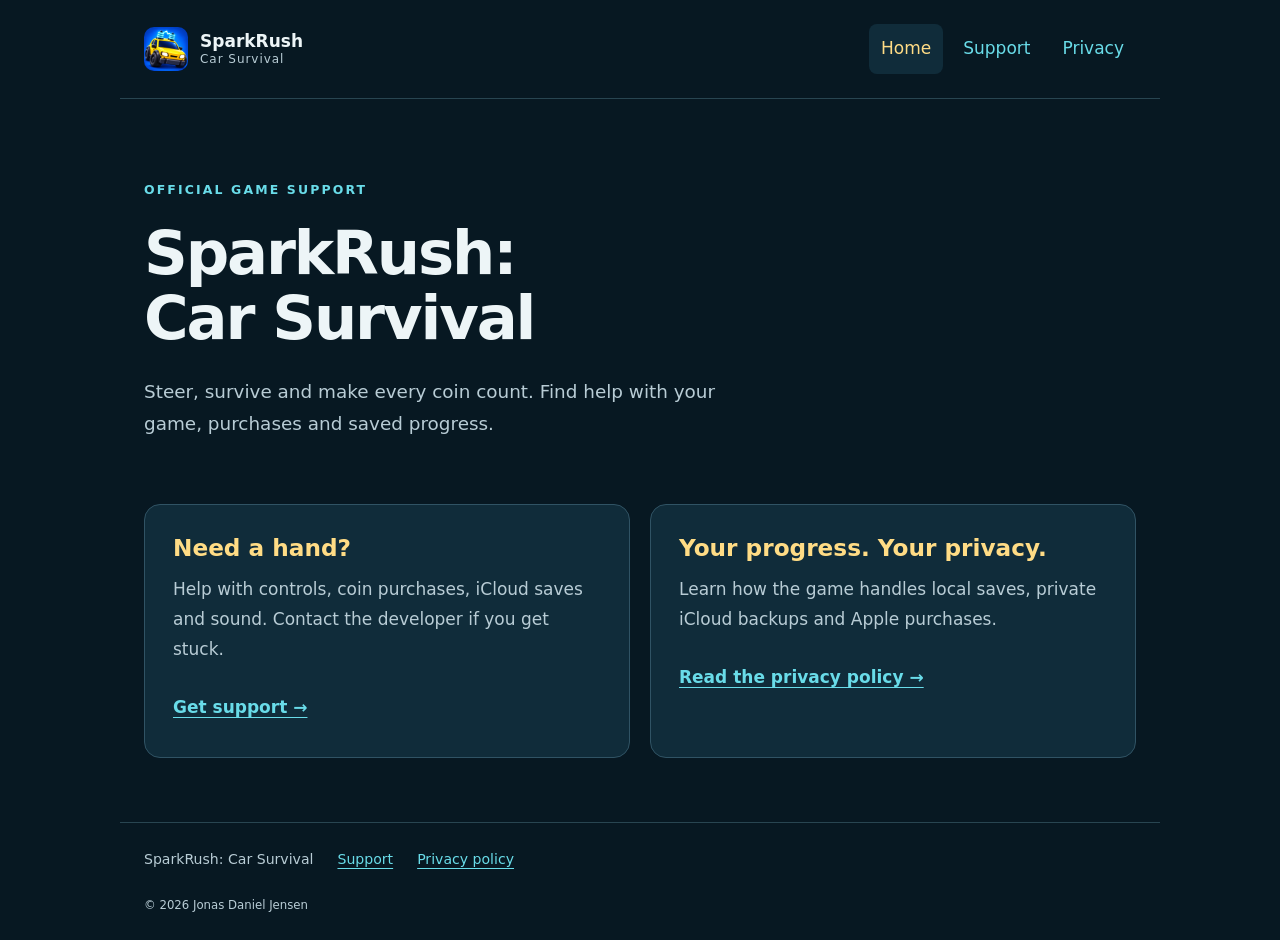
==== index.html @ 272e216a "Add SparkRush support and privacy website" ====
<!doctype html>
<html lang="en"><head><meta charset="utf-8"><meta name="viewport" content="width=device-width, initial-scale=1">
<title>Support &amp; privacy | SparkRush: Car Survival</title><meta name="description" content="Official support and privacy information for SparkRush: Car Survival.">
<link rel="icon" href="icon.png"><link rel="stylesheet" href="style.css"></head>
<body><a class="skip" href="#main">Skip to content</a><header><a class="brand" href="index.html"><img src="icon.png" alt="" width="44" height="44"><span>SparkRush<small>Car Survival</small></span></a><nav aria-label="Main navigation"><a href="index.html" aria-current="page">Home</a><a href="support.html">Support</a><a href="privacy.html">Privacy</a></nav></header>
<main id="main"><section class="hero"><p class="eyebrow">Official game support</p><h1>SparkRush:<br>Car Survival</h1><p class="lead">Steer, survive and make every coin count. Find help with your game, purchases and saved progress.</p></section><div class="cards"><section class="card"><h2>Need a hand?</h2><p>Help with controls, coin purchases, iCloud saves and sound. Contact the developer if you get stuck.</p><a href="support.html">Get support →</a></section><section class="card"><h2>Your progress. Your privacy.</h2><p>Learn how the game handles local saves, private iCloud backups and Apple purchases.</p><a href="privacy.html">Read the privacy policy →</a></section></div></main><footer><span>SparkRush: Car Survival</span><a href="support.html">Support</a><a href="privacy.html">Privacy policy</a><small>© 2026 Jonas Daniel Jensen</small></footer></body></html>
---- style.css ----
:root{color-scheme:dark;--bg:#071822;--panel:#102c3a;--text:#edf5f7;--muted:#b8ccd5;--cyan:#69dce9;--gold:#ffdc85}
*{box-sizing:border-box}body{margin:0;background:var(--bg);color:var(--text);font:17px/1.75 system-ui,-apple-system,BlinkMacSystemFont,"Segoe UI",sans-serif}a{color:var(--cyan);text-underline-offset:4px}a:hover{color:var(--gold)}a:focus-visible{outline:3px solid var(--gold);outline-offset:5px}header,main,footer{max-width:1040px;margin:auto;padding:24px}header{display:flex;align-items:center;justify-content:space-between;gap:20px;border-bottom:1px solid #284551}.brand{display:flex;align-items:center;gap:12px;text-decoration:none;color:var(--text);font-weight:750;line-height:1.3}.brand img{border-radius:10px}.brand small{display:block;color:var(--muted);font-size:12px;font-weight:500;letter-spacing:.08em}nav{display:flex;gap:8px}nav a{padding:10px 12px;text-decoration:none;border-radius:8px}nav a[aria-current]{background:var(--panel);color:var(--gold)}main{min-height:65vh;padding-top:48px;padding-bottom:64px}h1{font-size:clamp(2.2rem,6vw,3.8rem);line-height:1.08;letter-spacing:-.035em;margin:12px 0 24px}h2{font-size:1.45rem;line-height:1.3;margin:38px 0 12px;color:var(--gold)}p{margin:0 0 20px;color:var(--muted)}.eyebrow{font-size:.78rem;font-weight:700;letter-spacing:.17em;text-transform:uppercase;color:var(--cyan)}.lead{font-size:1.15rem;max-width:620px}.hero{padding:32px 0 44px}.cards{display:grid;grid-template-columns:1fr 1fr;gap:20px}.card{background:var(--panel);padding:28px;border:1px solid #305364;border-radius:16px}.card h2{margin-top:0}.card a{display:inline-block;min-height:44px;padding-top:8px;font-weight:650}.article{max-width:760px}.article h1{font-size:clamp(2rem,5vw,3rem)}.article a{overflow-wrap:anywhere}footer{display:flex;gap:24px;flex-wrap:wrap;border-top:1px solid #284551;color:var(--muted);font-size:.88rem}footer small{flex-basis:100%}.skip{position:absolute;left:16px;top:-100px;background:var(--bg);padding:12px;z-index:2}.skip:focus{top:12px}@media(max-width:580px){header{align-items:flex-start;flex-direction:column;padding:20px}nav{width:100%;justify-content:space-between}nav a{padding:10px}main{padding:28px 20px 48px}.cards{grid-template-columns:1fr}.card{padding:24px}.hero{padding:20px 0 24px}footer{padding:24px 20px;gap:16px}}@media(prefers-reduced-motion:no-preference){a{transition:color .15s ease}}
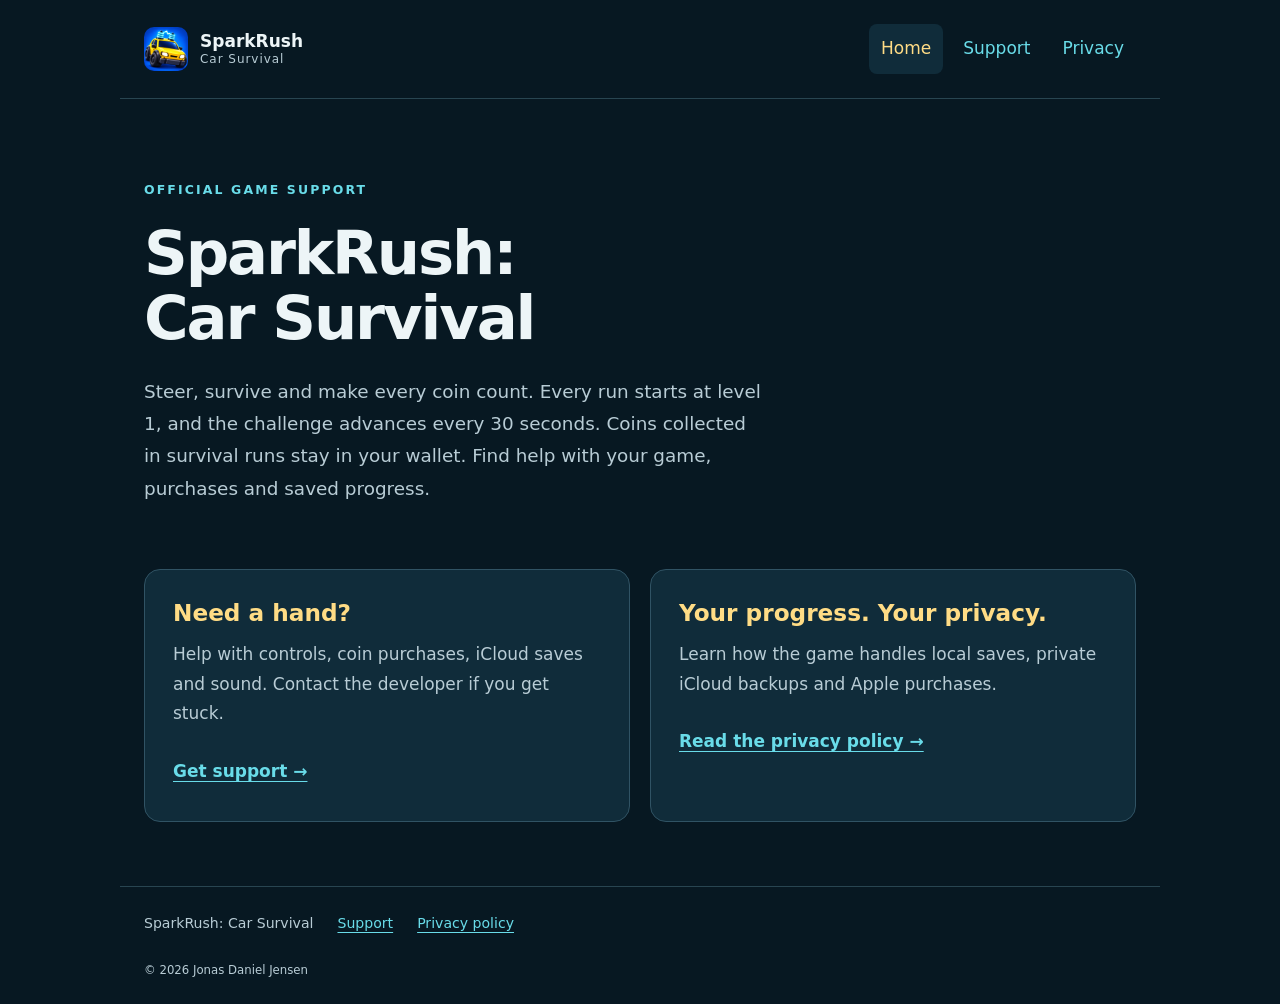
==== commit f59f0946: "Update support and privacy for endless survival" ====
--- a/index.html
+++ b/index.html
@@ -3,4 +3,4 @@
 <title>Support &amp; privacy | SparkRush: Car Survival</title><meta name="description" content="Official support and privacy information for SparkRush: Car Survival.">
 <link rel="icon" href="icon.png"><link rel="stylesheet" href="style.css"></head>
 <body><a class="skip" href="#main">Skip to content</a><header><a class="brand" href="index.html"><img src="icon.png" alt="" width="44" height="44"><span>SparkRush<small>Car Survival</small></span></a><nav aria-label="Main navigation"><a href="index.html" aria-current="page">Home</a><a href="support.html">Support</a><a href="privacy.html">Privacy</a></nav></header>
-<main id="main"><section class="hero"><p class="eyebrow">Official game support</p><h1>SparkRush:<br>Car Survival</h1><p class="lead">Steer, survive and make every coin count. Find help with your game, purchases and saved progress.</p></section><div class="cards"><section class="card"><h2>Need a hand?</h2><p>Help with controls, coin purchases, iCloud saves and sound. Contact the developer if you get stuck.</p><a href="support.html">Get support →</a></section><section class="card"><h2>Your progress. Your privacy.</h2><p>Learn how the game handles local saves, private iCloud backups and Apple purchases.</p><a href="privacy.html">Read the privacy policy →</a></section></div></main><footer><span>SparkRush: Car Survival</span><a href="support.html">Support</a><a href="privacy.html">Privacy policy</a><small>© 2026 Jonas Daniel Jensen</small></footer></body></html>+<main id="main"><section class="hero"><p class="eyebrow">Official game support</p><h1>SparkRush:<br>Car Survival</h1><p class="lead">Steer, survive and make every coin count. Every run starts at level 1, and the challenge advances every 30 seconds. Coins collected in survival runs stay in your wallet. Find help with your game, purchases and saved progress.</p></section><div class="cards"><section class="card"><h2>Need a hand?</h2><p>Help with controls, coin purchases, iCloud saves and sound. Contact the developer if you get stuck.</p><a href="support.html">Get support →</a></section><section class="card"><h2>Your progress. Your privacy.</h2><p>Learn how the game handles local saves, private iCloud backups and Apple purchases.</p><a href="privacy.html">Read the privacy policy →</a></section></div></main><footer><span>SparkRush: Car Survival</span><a href="support.html">Support</a><a href="privacy.html">Privacy policy</a><small>© 2026 Jonas Daniel Jensen</small></footer></body></html>
